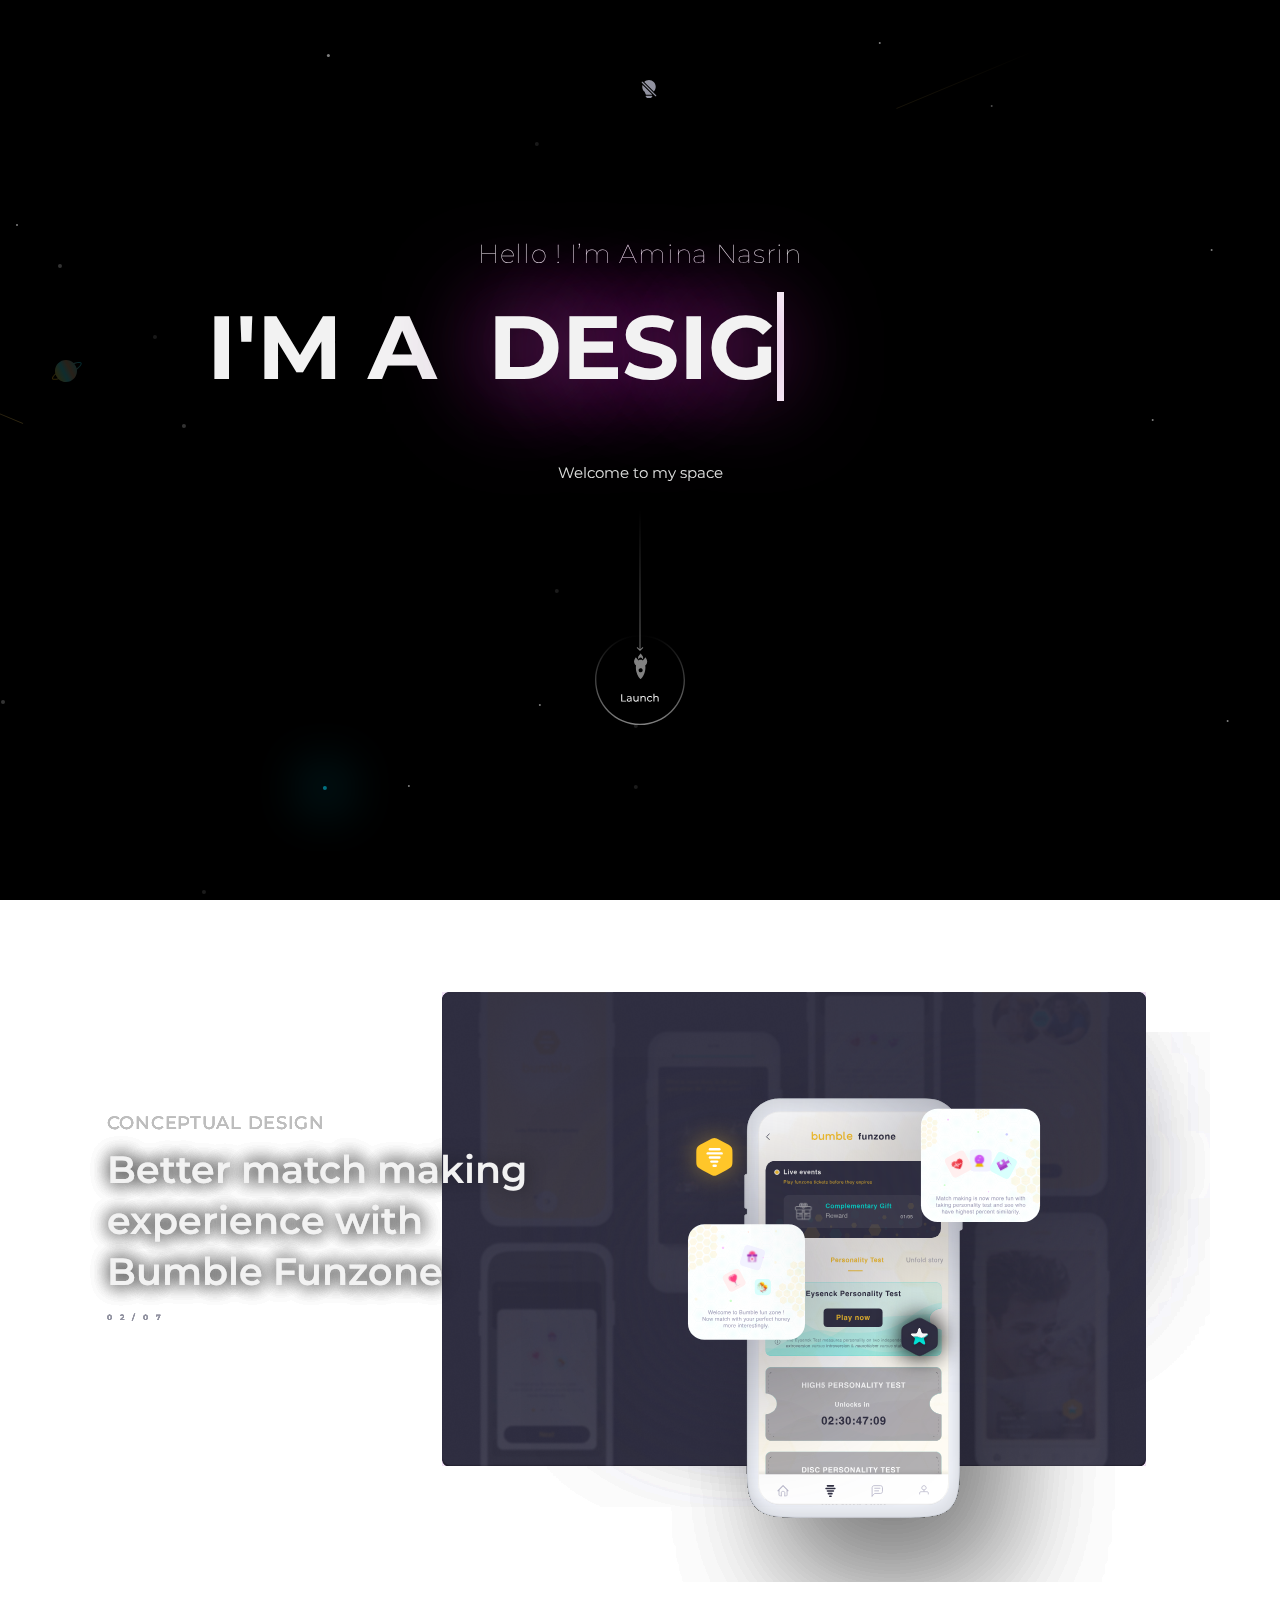
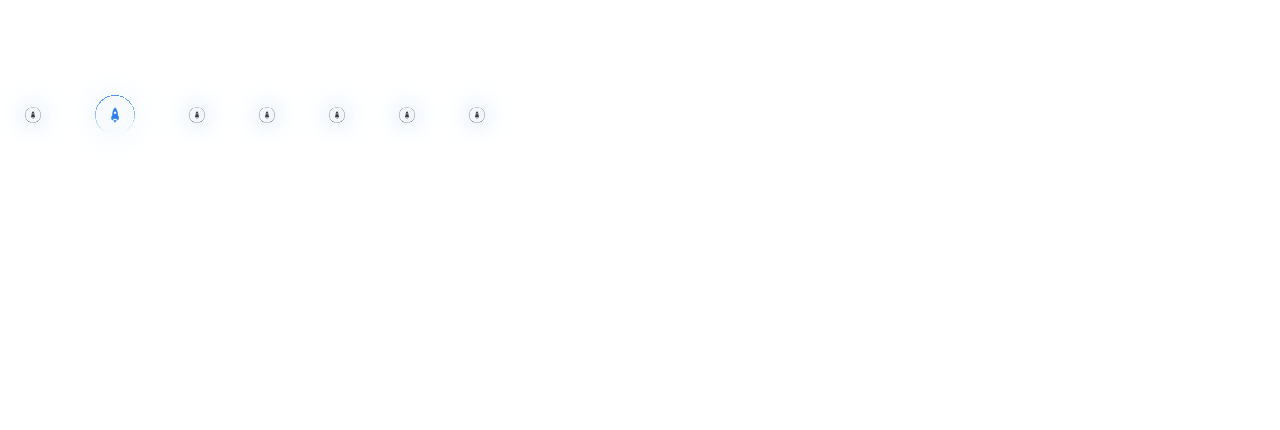
==== design/main.html @ 7f6fc0bc "first commit" ====
<!DOCTYPE html>
<html lang="en">
<head>
    <meta charset="UTF-8">
    <meta http-equiv="X-UA-Compatible" content="IE=edge">
    <meta name="viewport" content="width=device-width, initial-scale=1.0">
    <title>Amina Nasrin</title>

    <!-- STYLES -->
    <link rel="stylesheet" href="/styles/style-main.css">
    <link rel="stylesheet" href="/styles/style-background.css">
    <link rel="stylesheet" href="/styles/style-scroll.css">
    <link rel="stylesheet" href="/styles/style-mobile-base.css">
    <link rel="stylesheet" href="/styles/style-tablet-base.css">
    <link rel="stylesheet" href="/styles/style-nav-bar.css">
    <link rel="stylesheet" href="/styles/style-project.css">
</head>
<body>
    <div id="background">
        <img src="/images/Background/Saturn.svg" alt="Saturn" id="saturn">
        <img src="/images/Background/Meteor1.svg" alt="Meteor1" id="meteor1">
        <img src="/images/Background/Meteor2.svg" alt="Meteor2" id="meteor2">
        <img src="/images/Background/Shooting star.svg" alt="Shooting Star" id="shooting-star">
        <img src="/images/Background/Dots.svg" alt="Stars" id="stars">
    </div>
    <div class="container-fluid">
        <div class="page">
            <div class="row"><div class="col-sm-12 negative-space">hide</div></div>
            <div class="row"><div class="col-sm-12 negative-space">hide</div></div>
            <div class="row"><div class="col-sm-12 negative-space">hide</div></div>
            <div class="row mob-hide"><div class="col-sm-12 negative-space">hide</div></div>

            <div class="row">
                <div class="col-sm-5 negative-space bulb">hide</div>
                <div class="col-sm-2 bulb">
                    <center>
                        <img src="/images/Main Page/Bulb/bulb-off.svg" alt="Bulb" id="bulb-off">
                        <img src="/images/Main Page/Bulb/bulb-on.svg" alt="Bulb" id="bulb-on">
                    </center>
                </div>
                <div class="col-sm-5 negative-space bulb">hide</div>
            </div>

            <div class="row"><div class="col-sm-12 negative-space">hide</div></div>
            <div class="row"><div class="col-sm-12 negative-space">hide</div></div>
            <div class="row"><div class="col-sm-12 negative-space">hide</div></div>
            <div class="row"><div class="col-sm-12 negative-space">hide</div></div>
            <div class="row"><div class="col-sm-12 negative-space">hide</div></div>
            <div class="row"><div class="col-sm-12 negative-space">hide</div></div>


            <div class="row tab-show"><div class="col-sm-12 negative-space">hide</div></div>
            <div class="row tab-show"><div class="col-sm-12 negative-space">hide</div></div>
            <div class="row tab-show"><div class="col-sm-12 negative-space">hide</div></div>
            <div class="row tab-show"><div class="col-sm-12 negative-space">hide</div></div>

            <div class="row">
                <div class="col-sm-12">
                    <h3 id="introduction">Hello ! I’m Amina Nasrin</h3>
                </div>
            </div>

            <div class="row mob-hide"> <div class="col-sm-12 negative-space">hide</div></div>
            <div class="row">
                <div class="col-sm-12">
                    <h1 id="about" class="typewrite-container">I'M A<a href="#" style="visibility: hidden;">.</a><span id="designer">
                        <a href="" class="typewrite" data-period="2000" data-type='[ " DESIGNER", " THINKER", " CREATOR" ]'>
                            <span class="wrap"></span>
                        </a>
                    </span></h1>
                </div>
            </div>

            <div class="row"><div class="col-sm-12 negative-space">hide</div></div>
            <div class="row"><div class="col-sm-12 negative-space">hide</div></div>
            <div class="row"><div class="col-sm-12 negative-space">hide</div></div>
            

            <div class="row tab-show"><div class="col-sm-12 negative-space">hide</div></div>
            <div class="row tab-show"><div class="col-sm-12 negative-space">hide</div></div>
            <div class="row tab-show"><div class="col-sm-12 negative-space">hide</div></div>
            <div class="row tab-show"><div class="col-sm-12 negative-space">hide</div></div>
            <div class="row tab-show"><div class="col-sm-12 negative-space">hide</div></div>
            <div class="row tab-show"><div class="col-sm-12 negative-space">hide</div></div>

            <div class="row">
                <div class="col-sm-12">
                    <h6 id="welcome">Welcome to my space</h6>
                </div>
            </div>

            <div class="row">
                <div class="col-sm-12 negative-space">hide</div>
            </div>

            <div class="row">
                <div class="col-sm-12">
                    <div class="launcher">
                        <img src="/images/Main Page/Scroll.svg" alt="Scroll" id="scroll-group" class="scroll">
                        <img src="/images/Main Page/Rocket.svg" alt="Rocket" id="rocket" class="scroll">
                    </div>
                </div>
            </div>
        </div>
        
        <div class="page">
            <div class="row"><div class="col-sm-12 negative-space">hide</div></div>
            <div class="row"><div class="col-sm-12 negative-space">hide</div></div>
            
            <div class="row">
                <div class="col-sm-3" id="nav-bar">
                    <img src="/images/Profile Picture/profile pic.png" alt="profile picture" id="profile-pic">
                    <p><span id="name">Amina Nasrin</span><br> <span id="designation">USER EXPERIENCE DESIGNER</span></p>
                </div>
            </div>
            <div class="projects-container">

                <div class="projects">

                    <!-- PROJECT 1 -->
                    <div class="row project-card" style="--i:1;">
                         
                        
                            <div class="col-sm-1 negative-space">hide</div>
                            
                            <div class="col-sm-3">
                                <div class="row"><div class="col-sm-12 negative-space">hide</div></div>
                                <div class="row"><div class="col-sm-12 negative-space">hide</div></div>
                                <div class="row"><div class="col-sm-12 negative-space">hide</div></div>
                                <div class="row"><div class="col-sm-12 negative-space">hide</div></div>
                                <div class="row"><div class="col-sm-12 negative-space">hide</div></div>
                            
                            
                                <div class="row"><div class="col-sm-12 negative-space">hide</div></div>

                                <div class="row">
                                    <p id="conceptual-design">CONCEPTUAL DESIGN</p>
                                </div>
                                <div class="row">
                                    <p id="desc-bumble">Better match making <br>experience with <br>Bumble Funzone</p>
                                </div>
                                <div class="row">
                                    <p id="page-count"><span>02</span>/<span>07</span></p>
                                </div>
                                <div class="row"><div class="col-sm-12 negative-space">hide</div></div>
                            </div>
                            <div class="col-sm-7">
                                <div class="col-sm-13">
                                    <div id="bumble-pics">
                                        <img src="/images/Project Page/base2.png" alt="base" id="bumble-base">
                                        <div class="col-sm-3"></div>
                                        <div class="col-sm-6">
                                            <img src="/images/Project Page/Mobile.svg" alt="base" id="bumble-mobile">
                                            <img src="/images/Project Page/Pic 1.svg" alt="pic1" id="bumble-pic1">
                                            <img src="/images/Project Page/Pic 2.svg" alt="pic2" id="bumble-pic2">
                                            <img src="/images/Project Page/Pic 3.svg" alt="pic3" id="bumble-pic3">
                                            <img src="/images/Project Page/Pic 4.svg" alt="pic4" id="bumble-pic4">
                                        </div>
                                        <div class="col-sm-3"></div>
                                    </div>
                                </div>
                            </div>
                            <div class="col-sm-1 negative-space">hide</div>
                        </div>
                    </div>
                
                    <!--project 2-->
                    <div class="row project-card project2" style="--i:2;">
                        
                        <div class="col-sm-1 negative-space">hide</div>
                        
                        <div class="col-sm-3">
                            <div class="row"><div class="col-sm-12 negative-space">hide</div></div>
                            <div class="row"><div class="col-sm-12 negative-space">hide</div></div>
                            <div class="row"><div class="col-sm-12 negative-space">hide</div></div>
                            <div class="row"><div class="col-sm-12 negative-space">hide</div></div>
                            <div class="row"><div class="col-sm-12 negative-space">hide</div></div>
                        
                        
                            <div class="row"><div class="col-sm-12 negative-space">hide</div></div>

                            <div class="row">
                                <p id="conceptual-design">CONCEPTUAL DESIGN</p>
                            </div>
                            <div class="row">
                                <p id="desc-bumble">Better match making <br>experience with <br>Bumble Funzone</p>
                            </div>
                            <div class="row">
                                <p id="page-count"><span>02</span>/<span>07</span></p>
                            </div>
                            <div class="row"><div class="col-sm-12 negative-space">hide</div></div>
                        </div>
                        <div class="col-sm-7">
                            <div class="col-sm-13">
                                <div id="bumble-pics">
                                    <img src="/images/Project Page/base2.png" alt="base" id="bumble-base">
                                    <div class="col-sm-3"></div>
                                    <div class="col-sm-6">
                                        <img src="/images/Project Page/Mobile.svg" alt="base" id="bumble-mobile">
                                        <img src="/images/Project Page/Pic 1.svg" alt="pic1" id="bumble-pic1">
                                        <img src="/images/Project Page/Pic 2.svg" alt="pic2" id="bumble-pic2">
                                        <img src="/images/Project Page/Pic 3.svg" alt="pic3" id="bumble-pic3">
                                        <img src="/images/Project Page/Pic 4.svg" alt="pic4" id="bumble-pic4">
                                    </div>
                                    <div class="col-sm-3"></div>
                                </div>
                            </div>
                        </div>
                        <div class="col-sm-1 negative-space">hide</div>
                    </div>
                </div>   

                <!-- PROJECT 3 -->
                <div class="row project-card project1" style="--i:3;">
                    
                    <div class="col-sm-1 negative-space">hide</div>
                    
                    <div class="col-sm-3">
                        <div class="row"><div class="col-sm-12 negative-space">hide</div></div>
                        <div class="row"><div class="col-sm-12 negative-space">hide</div></div>
                        <div class="row"><div class="col-sm-12 negative-space">hide</div></div>
                        <div class="row"><div class="col-sm-12 negative-space">hide</div></div>
                        <div class="row"><div class="col-sm-12 negative-space">hide</div></div>
                    
                    
                        <div class="row"><div class="col-sm-12 negative-space">hide</div></div>

                        <div class="row">
                            <p id="conceptual-design">CONCEPTUAL DESIGN</p>
                        </div>
                        <div class="row">
                            <p id="desc-bumble">Better match making <br>experience with <br>Bumble Funzone</p>
                        </div>
                        <div class="row">
                            <p id="page-count"><span>02</span>/<span>07</span></p>
                        </div>
                        <div class="row"><div class="col-sm-12 negative-space">hide</div></div>
                    </div>
                    <div class="col-sm-7">
                        <div class="col-sm-13">
                            <div id="bumble-pics">
                                <img src="/images/Project Page/base2.png" alt="base" id="bumble-base">
                                <div class="col-sm-3"></div>
                                <div class="col-sm-6">
                                    <img src="/images/Project Page/Mobile.svg" alt="base" id="bumble-mobile">
                                    <img src="/images/Project Page/Pic 1.svg" alt="pic1" id="bumble-pic1">
                                    <img src="/images/Project Page/Pic 2.svg" alt="pic2" id="bumble-pic2">
                                    <img src="/images/Project Page/Pic 3.svg" alt="pic3" id="bumble-pic3">
                                    <img src="/images/Project Page/Pic 4.svg" alt="pic4" id="bumble-pic4">
                                </div>
                                <div class="col-sm-3"></div>
                            </div>
                        </div>
                    </div>
                    <div class="col-sm-1 negative-space">hide</div>
                </div>
            
                <!--project 4-->
                <div class="row project-card project2" style="--i:4;">
                    
                    <div class="col-sm-1 negative-space">hide</div>
                    
                    <div class="col-sm-3">
                        <div class="row"><div class="col-sm-12 negative-space">hide</div></div>
                        <div class="row"><div class="col-sm-12 negative-space">hide</div></div>
                        <div class="row"><div class="col-sm-12 negative-space">hide</div></div>
                        <div class="row"><div class="col-sm-12 negative-space">hide</div></div>
                        <div class="row"><div class="col-sm-12 negative-space">hide</div></div>
                    
                    
                        <div class="row"><div class="col-sm-12 negative-space">hide</div></div>

                        <div class="row">
                            <p id="conceptual-design">CONCEPTUAL DESIGN</p>
                        </div>
                        <div class="row">
                            <p id="desc-bumble">Better match making <br>experience with <br>Bumble Funzone</p>
                        </div>
                        <div class="row">
                            <p id="page-count"><span>02</span>/<span>07</span></p>
                        </div>
                        <div class="row"><div class="col-sm-12 negative-space">hide</div></div>
                    </div>
                    <div class="col-sm-7">
                        <div class="col-sm-13">
                            <div id="bumble-pics">
                                <img src="/images/Project Page/base2.png" alt="base" id="bumble-base">
                                <div class="col-sm-3"></div>
                                <div class="col-sm-6">
                                    <img src="/images/Project Page/Mobile.svg" alt="base" id="bumble-mobile">
                                    <img src="/images/Project Page/Pic 1.svg" alt="pic1" id="bumble-pic1">
                                    <img src="/images/Project Page/Pic 2.svg" alt="pic2" id="bumble-pic2">
                                    <img src="/images/Project Page/Pic 3.svg" alt="pic3" id="bumble-pic3">
                                    <img src="/images/Project Page/Pic 4.svg" alt="pic4" id="bumble-pic4">
                                </div>
                                <div class="col-sm-3"></div>
                            </div>
                        </div>
                    </div>
                    <div class="col-sm-1 negative-space">hide</div>
                </div>
            </div>    
            </div>
            

            <div class="row"><div class="col-sm-12 negative-space">hide</div></div>
            <div class="row"><div class="col-sm-12 negative-space">hide</div></div>
            <div class="row"><div class="col-sm-12 negative-space">hide</div></div>
            <div class="row"><div class="col-sm-12 negative-space">hide</div></div>
            <div class="row"><div class="col-sm-12 negative-space">hide</div></div>
            <div class="row"><div class="col-sm-12 negative-space">hide</div></div>
            <div class="row"><div class="col-sm-12 negative-space">hide</div></div>
                
                    
            <div class="row">
                <div class="col-sm-7">
                    <img src="/images/Project Page/Nav-small-rocket.svg" alt="rocket" class="nav-rocket">
                    <img src="/images/Project Page/Nav-big-rocket.svg" alt="rocket" class="nav-rocket-curr">
                    <img src="/images/Project Page/Nav-small-rocket.svg" alt="rocket" class="nav-rocket">
                    <img src="/images/Project Page/Nav-small-rocket.svg" alt="rocket" class="nav-rocket">
                    <img src="/images/Project Page/Nav-small-rocket.svg" alt="rocket" class="nav-rocket">
                    <img src="/images/Project Page/Nav-small-rocket.svg" alt="rocket" class="nav-rocket">
                    <img src="/images/Project Page/Nav-small-rocket.svg" alt="rocket" class="nav-rocket">
                </div>
                <div class="col-sm-3 negative-space">hide</div>
                <div class="col-sm-2">
                </div>
            </div>
        </div>
    </div>
</body>
</html>
<!-- SCRIPTS -->
<script src="/scripts/meteor.js"></script>
<script src="/scripts/typewrite-effect.js"></script>
<script src="/scripts/navbar-effect.js"></script>



<!-- BOOTSTRAP -->
<link rel="stylesheet" href="https://maxcdn.bootstrapcdn.com/bootstrap/3.4.1/css/bootstrap.min.css">
<script src="https://ajax.googleapis.com/ajax/libs/jquery/3.5.1/jquery.min.js"></script>
<script src="https://maxcdn.bootstrapcdn.com/bootstrap/3.4.1/js/bootstrap.min.js"></script>

<!-- FONT -->
<link rel="preconnect" href="https://fonts.googleapis.com">
<link rel="preconnect" href="https://fonts.gstatic.com" crossorigin>
<link href="https://fonts.googleapis.com/css2?family=Montserrat:wght@300;600&display=swap" rel="stylesheet">
---- styles/style-main.css ----
*{
    font-family: 'Montserrat';
    padding: 0;
    margin: 0;
    box-sizing: border-box;
    --primary-color : #F2F2F2;
}

body{
    overflow-x: hidden;
}

.one{
    border: 2px solid yellow;
}
.two{
    border: 2px solid pink;
}
.three{
    border: 2px solid green;
}
.four{
    border: 2px solid orchid;
}
.five{
    border: 2px solid teal;
}
.page{
    height: 100vh;
    max-width: 100vw;
    /* border: 2px solid red; */
}

.tab-show{
    display: none;
}

.negative-space{
    visibility: hidden;
}

#bulb-on{
    position: absolute;
    max-width: 1vw;
    left: 51%;
    opacity: 0;
    transition: opacity 0.5s, transform 0.5s;
    transition-timing-function: ease-in-out;
}

#bulb-off{
    position: absolute;
    max-width: 1.4vw;
    z-index: 99;
    opacity: 1;
    transition: opacity 0.5s, transform 0.5s;
    transition-timing-function: ease-in;
}


#bulb-off:hover + #bulb-on{
    opacity: 1;
    transform: translateY(-5px);
}

#bulb-off:hover{
    opacity: 0;
    transform: translateY(-5px);
}

@keyframes bulb-hover{
    from{
        opacity: 0;
    }
    to{
        opacity: 1;
    }
}


#introduction{
    font-style: normal;
    font-weight: 100;
    font-size: 2vw;
    color: var(--primary-color);
    letter-spacing: 0.7px;
    text-align: center;
}


#about{
    font-style: normal;
    font-weight: bolder;
    font-size: 7vw;
    color: var(--primary-color);
    margin-top: 1.5vh;
    left: 15vw;
    display: inline;
}

#welcome{
    font-style: normal;
    font-weight: 400;
    font-size: 1.2vw;
    line-height: 171px;
    color: #E0E0E0;
    line-height: 1vw;
    text-align: center;
    animation: welcomeSpace 2s infinite;
}


@keyframes welcomeSpace{
    50%{
        transform: scale(0.99);
        opacity: 0.7;
    }
}

#introduction, #about, #welcome{
    position: relative;
}

.typewrite, .typewrite:hover{
    text-shadow: 5px 5px 100px #a32c9bde, -5px -5px 100px #a32c9bde;
    color: var(--primary-color);
    text-decoration: none;
}




.scroll{
    max-width: 10vh;
}

.launcher{
    display: flex; justify-content: center;
} 

#rocket{
    position: absolute;
    top: 16vh;
    max-width: 3vh;
    animation: scroll 1s ease-in-out infinite alternate;
}

@keyframes scroll{
    0%{
        top: 16vh;
    }
    100%{
        top: 17vh;
    }
}
---- styles/style-background.css ----
#background{
    background-image: url("/images/Background/Noise/Noise10.svg");
    background-color: black;
    position: fixed;
    top: 0;
    left: 0;
    overflow: hidden;
    width: 100vw;
    height: 100vh;
    z-index: -1;
}

#background img{
    opacity: 0.5;
}

#saturn{
    position: fixed;
    top: 40%;
    left: 4%;
    animation: moveSaturn 4s infinite linear alternate-reverse;
}

#meteor1{
    position: fixed;
    top: 40%;
    left: -10%;
    animation: moveMeteor1 2s infinite;
}

#meteor2{
    position: fixed;
    top: 5%;
    left: 70%;
    animation: moveMeteor2 2s infinite;
}

#stars{
    animation: moveStar 250s infinite linear;
}

#shooting-star{
    position: fixed;
    top: 80vh;
    left: 20vw;
    animation: shootingStar 2s infinite;
}

@keyframes moveStar{
    0%{
        transform: rotate(0deg) translateX(100px);
        transform-origin: center;
    }
    100%{
        transform: rotate(360deg) translateX(100px);
        transform-origin: center;
    }

}

@keyframes moveSaturn{
    0%{
        transform: translate(0px, 0px);
        transform-origin: center;
    }
    100%{
        transform: translate(-20px, 20px);
        transform-origin: center;
    }
}

@keyframes moveMeteor1{
    0%{
        transform: translateX(0) translateY(0);
        transform-origin: center;
    }
    100%{
        transform: translateX(90vw) translateY(90vh);
        transform-origin: center;
    }
}

@keyframes moveMeteor2{
    0%{
        transform: translateX(0) translateY(0);
        transform-origin: center;
    }
    100%{
        transform: translateX(-90vw) translateY(90vh);
        transform-origin: center;
    }
}

@keyframes shootingStar{
    50%{
        transform: scale(1.15);
        opacity: 0.6;
    }
}
---- styles/style-scroll.css ----
/* width */
::-webkit-scrollbar { 
    width: 17px;
  }
  
  /* Track */
  ::-webkit-scrollbar-track {
    background: black;
  }
  
  /* Handle */
  ::-webkit-scrollbar-thumb {
    background: rgb(44, 43, 43);
    border-radius: 40px;
    border: 6px solid black;   
  }
  
  /* Handle on hover */
  ::-webkit-scrollbar-thumb:hover {
    background: #555;
  }
---- styles/style-mobile-base.css ----
@media only screen and (max-width: 600px){
    .bulb{
        display: none;
    }

    #introduction{
        font-size: 2.5vh;
    }

    #about{
        font-size: 6vh;
        left: 3vh;
    }

    #welcome{
        font-size: 2vh;
    }

    .mob-hide{
        display: none;
    }
  }
---- styles/style-tablet-base.css ----
@media only screen and (min-width: 600px) and (max-width: 992px) {
    .bulb{
        display: none;
    }

    #introduction{
        font-size: 3vh;
    }

    #about{
        font-size: 8vh;
        left: 3vh;
    }

    #welcome{
        font-size: 2.5vh;
    }

    .tab-show{
        display: block;
    }

  }
---- styles/style-nav-bar.css ----
#nav-bar{
    visibility: hidden;
    display: flex;
}

.show-nav{
    animation: slide-down 00.8s ease-in-out;
}

@keyframes slide-down{
    from{
        top: -40vh;
    }
    to{
        top: 0vh;
    }
}

#profile-pic{
    width: 2.5vw;
    height: 2.5vw;
    border-radius: 50%;
    margin-left: 4vw;
    display: inline;
    
}


#name{
    font-style: normal;
    font-weight: 500;
    font-size: 1.2vw;
    color: #E0E0E0;
    margin-left: 0.5vw;
}

#designation{
    position: relative;
    top: -8px;
    font-style: normal;
    font-weight: normal;
    font-size: 0.5vw;
    letter-spacing: 0.04em;
    color: #aaabba;
    margin-left: 0.5vw;
}
---- styles/style-project.css ----
#conceptual-design{
    font-family: Montserrat;
    font-style: normal;
    font-weight: 500;
    font-size: 18px;
    line-height: 22px;
    letter-spacing: 0.04em;
    color: #BDBDBD;
}

#desc-bumble{
    width: 40vw;
    font-family: Montserrat;
    font-style: normal;
    font-weight: 600;
    font-size: 3vw;
    line-height: 4vw;
    color: #F2F2F2;
    text-shadow: 1px 0px 19px rgba(0, 0, 0, 0.4);
}


#page-count{
    font-style: normal;
    font-weight: 600;
    font-size: 0.6vw;
    line-height: 20px;
    /* identical to box height */

    letter-spacing: 0.8rem;

    color: #9192A0;
}

#bumble-pics > img{
    position: absolute;
}

#bumble-base{
    max-width: 55vw; 
    z-index: -1; 
}

#bumble-mobile{
    max-height: 60vh;
    position: absolute;
    left: 50px;
    top: 50px;
}


#bumble-pic1{
    position: absolute;
    left: -100px;
    top: 65px;
    max-height: 50vh;
}

#bumble-pic2{
    position: absolute;
    left: 255px;
    top: 300px;
    max-height: 10vh;
}

#bumble-pic3{
    position: absolute;
    left: 130px;
    top: 40px;
    max-height: 40vh;
}

#bumble-pic4{
    position: absolute;
    left: 50px;
    top: 120px;
    max-height: 10vh;
}

 #bumble-pic1, #bumble-pic2, #bumble-pic3, #bumble-pic4{
    animation: move 1.5s ease-in-out infinite alternate;
}

@keyframes move{
    0%{
        transform: translateY(0px);
    }
    100%{
        transform: translateY(4px);
    }
}

.nav-rocket, .nav-rocket-curr{
    position: relative;
    bottom: 30vh;
}

.nav-rocket:hover{
    transform: scale(1.2);
    cursor: pointer;
}

.projects-container{  /*body*/
    /* width: 100vw; */
    /* overflow-x: hidden; */
}

.projects{ /*slider*/
    
    /* position: absolute; */
    
    
}

.project-card{  /*slider span*/
    transform-style: preserve-3d;
    /* animation: rotate 30s linear infinite; */
    transform-origin: center;
    position: absolute;
    width: 100vw;

    height: 80vh;
    /* transform: rotateY(calc(var(--i)* 45deg)) translateZ(350px); */

}

@keyframes rotate{
    0%{
        transform: perspective(1000px) rotateY(0deg);
    }
    100%{
        transform: perspective(1000px) rotateY(360deg);
    }
}
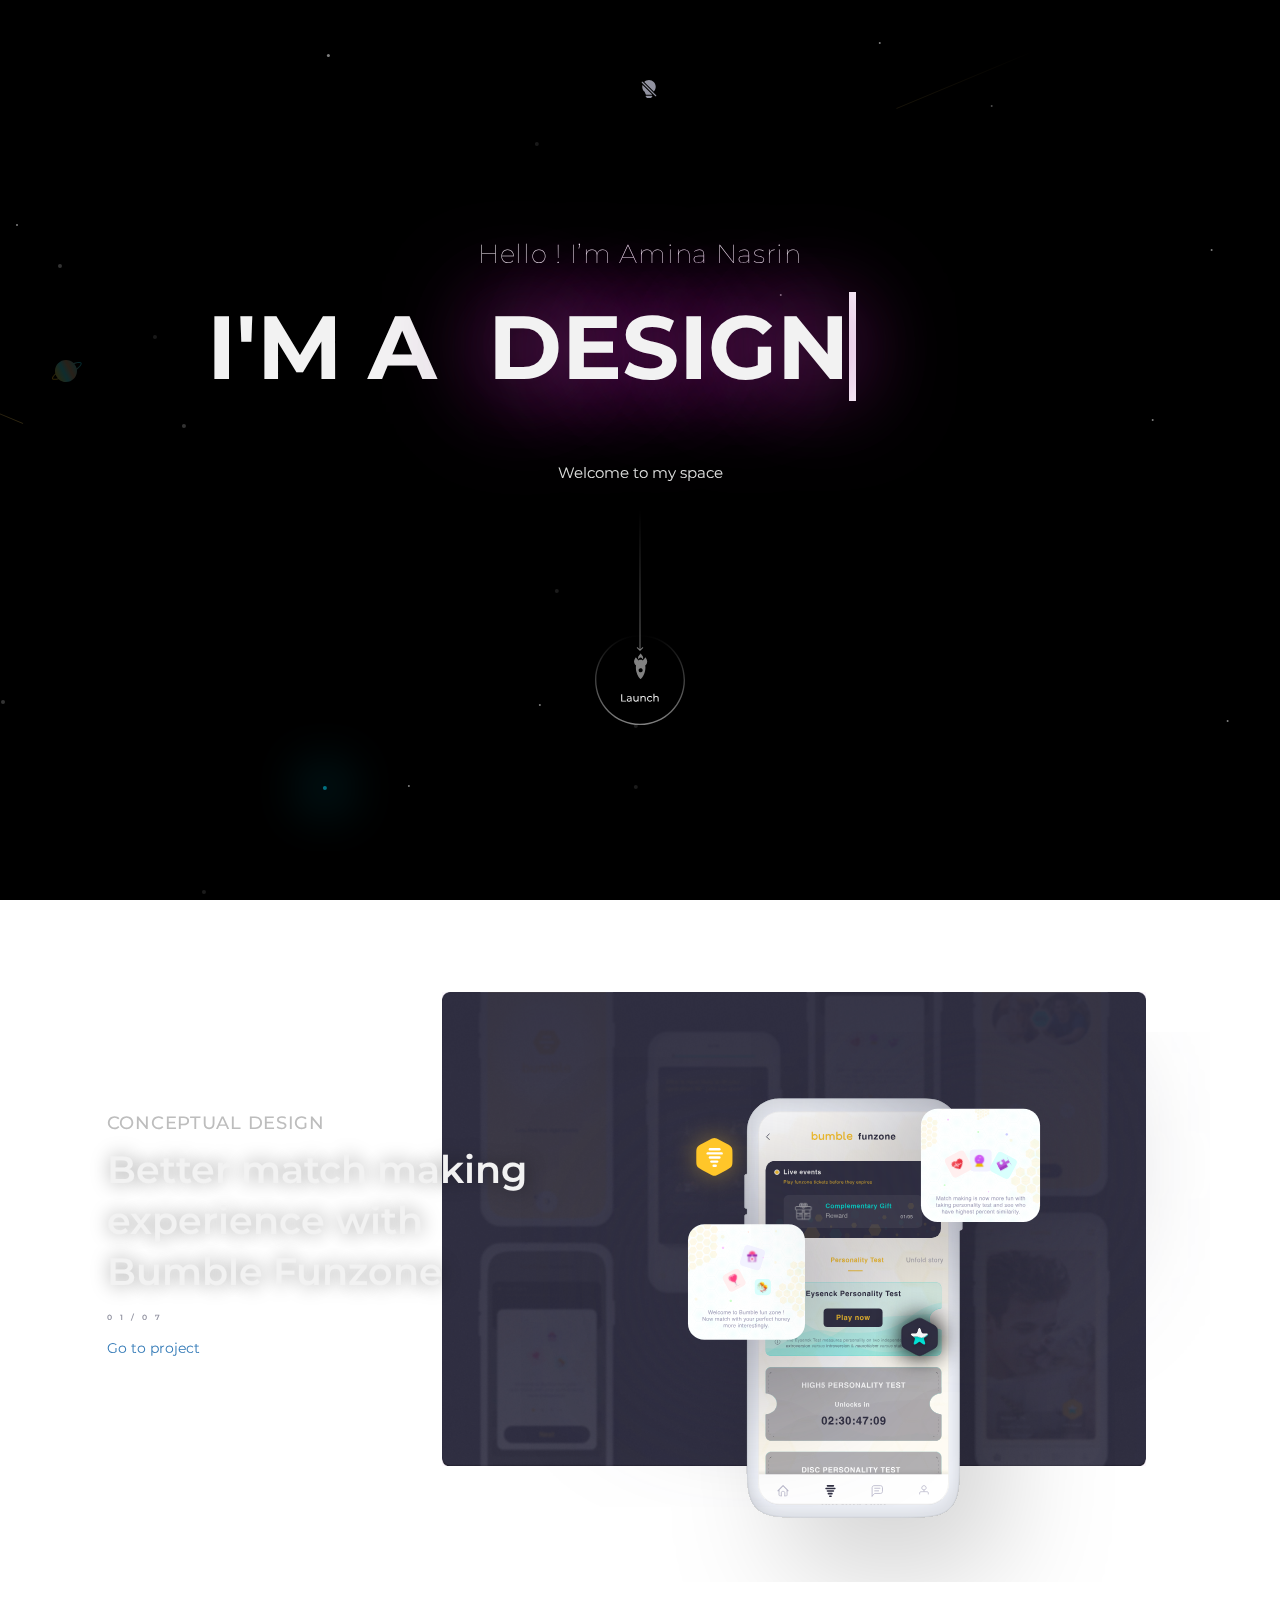
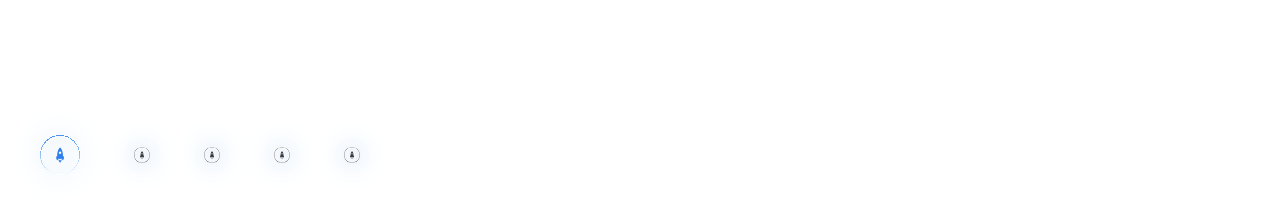
==== commit d8b7fd95: "Project page added" ====
--- a/design/main.html
+++ b/design/main.html
@@ -118,7 +118,7 @@
                 <div class="projects">
 
                     <!-- PROJECT 1 -->
-                    <div class="row project-card" style="--i:1;">
+                    <div class="row project-card">
                          
                         
                             <div class="col-sm-1 negative-space">hide</div>
@@ -134,27 +134,31 @@
                                 <div class="row"><div class="col-sm-12 negative-space">hide</div></div>
 
                                 <div class="row">
-                                    <p id="conceptual-design">CONCEPTUAL DESIGN</p>
-                                </div>
-                                <div class="row">
-                                    <p id="desc-bumble">Better match making <br>experience with <br>Bumble Funzone</p>
-                                </div>
-                                <div class="row">
-                                    <p id="page-count"><span>02</span>/<span>07</span></p>
+                                    <p id="project-name">CONCEPTUAL DESIGN</p>
+                                </div>
+                                <div class="row">
+                                    <p id="project-desc">Better match making <br>experience with <br>Bumble Funzone</p>
+                                </div>
+                                <div class="row">
+                                    <p id="project-no"><span>01</span>/<span>07</span></p>
+                                </div>
+                                <div class="row">
+                                    <a href="/projects/toesith/main.html">Go to project</a>
                                 </div>
                                 <div class="row"><div class="col-sm-12 negative-space">hide</div></div>
                             </div>
                             <div class="col-sm-7">
                                 <div class="col-sm-13">
-                                    <div id="bumble-pics">
-                                        <img src="/images/Project Page/base2.png" alt="base" id="bumble-base">
+                                    <div id="pics">
+                                        <img src="/images/Project Page/Bumble/base2.png" alt="base" id="base-image">
                                         <div class="col-sm-3"></div>
                                         <div class="col-sm-6">
-                                            <img src="/images/Project Page/Mobile.svg" alt="base" id="bumble-mobile">
-                                            <img src="/images/Project Page/Pic 1.svg" alt="pic1" id="bumble-pic1">
-                                            <img src="/images/Project Page/Pic 2.svg" alt="pic2" id="bumble-pic2">
-                                            <img src="/images/Project Page/Pic 3.svg" alt="pic3" id="bumble-pic3">
-                                            <img src="/images/Project Page/Pic 4.svg" alt="pic4" id="bumble-pic4">
+                                            <img src="/images/Project Page/Bumble/Mobile.svg" alt="base" id="background-image">
+                                            <img src="/images/Project Page/Bumble/Pic 1.svg" alt="pic1" id="pic1">
+                                            <img src="/images/Project Page/Bumble/Pic 2.svg" alt="pic2" id="pic2" class="toesmith-pic2">
+                                            <img src="/images/Project Page/Bumble/Pic 3.svg" alt="pic3" id="pic3">
+                                            <img src="/images/Project Page/Bumble/Pic 4.svg" alt="pic4" id="pic4">
+                                            <img src="/images/Project Page/Toesmith/Pic 5.png" alt="pic5" id="pic5">
                                         </div>
                                         <div class="col-sm-3"></div>
                                     </div>
@@ -163,166 +167,22 @@
                             <div class="col-sm-1 negative-space">hide</div>
                         </div>
                     </div>
-                
-                    <!--project 2-->
-                    <div class="row project-card project2" style="--i:2;">
-                        
-                        <div class="col-sm-1 negative-space">hide</div>
-                        
-                        <div class="col-sm-3">
-                            <div class="row"><div class="col-sm-12 negative-space">hide</div></div>
-                            <div class="row"><div class="col-sm-12 negative-space">hide</div></div>
-                            <div class="row"><div class="col-sm-12 negative-space">hide</div></div>
-                            <div class="row"><div class="col-sm-12 negative-space">hide</div></div>
-                            <div class="row"><div class="col-sm-12 negative-space">hide</div></div>
-                        
-                        
-                            <div class="row"><div class="col-sm-12 negative-space">hide</div></div>
-
-                            <div class="row">
-                                <p id="conceptual-design">CONCEPTUAL DESIGN</p>
-                            </div>
-                            <div class="row">
-                                <p id="desc-bumble">Better match making <br>experience with <br>Bumble Funzone</p>
-                            </div>
-                            <div class="row">
-                                <p id="page-count"><span>02</span>/<span>07</span></p>
-                            </div>
-                            <div class="row"><div class="col-sm-12 negative-space">hide</div></div>
-                        </div>
-                        <div class="col-sm-7">
-                            <div class="col-sm-13">
-                                <div id="bumble-pics">
-                                    <img src="/images/Project Page/base2.png" alt="base" id="bumble-base">
-                                    <div class="col-sm-3"></div>
-                                    <div class="col-sm-6">
-                                        <img src="/images/Project Page/Mobile.svg" alt="base" id="bumble-mobile">
-                                        <img src="/images/Project Page/Pic 1.svg" alt="pic1" id="bumble-pic1">
-                                        <img src="/images/Project Page/Pic 2.svg" alt="pic2" id="bumble-pic2">
-                                        <img src="/images/Project Page/Pic 3.svg" alt="pic3" id="bumble-pic3">
-                                        <img src="/images/Project Page/Pic 4.svg" alt="pic4" id="bumble-pic4">
-                                    </div>
-                                    <div class="col-sm-3"></div>
-                                </div>
-                            </div>
-                        </div>
-                        <div class="col-sm-1 negative-space">hide</div>
-                    </div>
+                    
                 </div>   
-
-                <!-- PROJECT 3 -->
-                <div class="row project-card project1" style="--i:3;">
+            </div>
                     
-                    <div class="col-sm-1 negative-space">hide</div>
-                    
-                    <div class="col-sm-3">
-                        <div class="row"><div class="col-sm-12 negative-space">hide</div></div>
-                        <div class="row"><div class="col-sm-12 negative-space">hide</div></div>
-                        <div class="row"><div class="col-sm-12 negative-space">hide</div></div>
-                        <div class="row"><div class="col-sm-12 negative-space">hide</div></div>
-                        <div class="row"><div class="col-sm-12 negative-space">hide</div></div>
-                    
-                    
-                        <div class="row"><div class="col-sm-12 negative-space">hide</div></div>
-
-                        <div class="row">
-                            <p id="conceptual-design">CONCEPTUAL DESIGN</p>
-                        </div>
-                        <div class="row">
-                            <p id="desc-bumble">Better match making <br>experience with <br>Bumble Funzone</p>
-                        </div>
-                        <div class="row">
-                            <p id="page-count"><span>02</span>/<span>07</span></p>
-                        </div>
-                        <div class="row"><div class="col-sm-12 negative-space">hide</div></div>
-                    </div>
-                    <div class="col-sm-7">
-                        <div class="col-sm-13">
-                            <div id="bumble-pics">
-                                <img src="/images/Project Page/base2.png" alt="base" id="bumble-base">
-                                <div class="col-sm-3"></div>
-                                <div class="col-sm-6">
-                                    <img src="/images/Project Page/Mobile.svg" alt="base" id="bumble-mobile">
-                                    <img src="/images/Project Page/Pic 1.svg" alt="pic1" id="bumble-pic1">
-                                    <img src="/images/Project Page/Pic 2.svg" alt="pic2" id="bumble-pic2">
-                                    <img src="/images/Project Page/Pic 3.svg" alt="pic3" id="bumble-pic3">
-                                    <img src="/images/Project Page/Pic 4.svg" alt="pic4" id="bumble-pic4">
-                                </div>
-                                <div class="col-sm-3"></div>
-                            </div>
-                        </div>
-                    </div>
-                    <div class="col-sm-1 negative-space">hide</div>
-                </div>
-            
-                <!--project 4-->
-                <div class="row project-card project2" style="--i:4;">
-                    
-                    <div class="col-sm-1 negative-space">hide</div>
-                    
-                    <div class="col-sm-3">
-                        <div class="row"><div class="col-sm-12 negative-space">hide</div></div>
-                        <div class="row"><div class="col-sm-12 negative-space">hide</div></div>
-                        <div class="row"><div class="col-sm-12 negative-space">hide</div></div>
-                        <div class="row"><div class="col-sm-12 negative-space">hide</div></div>
-                        <div class="row"><div class="col-sm-12 negative-space">hide</div></div>
-                    
-                    
-                        <div class="row"><div class="col-sm-12 negative-space">hide</div></div>
-
-                        <div class="row">
-                            <p id="conceptual-design">CONCEPTUAL DESIGN</p>
-                        </div>
-                        <div class="row">
-                            <p id="desc-bumble">Better match making <br>experience with <br>Bumble Funzone</p>
-                        </div>
-                        <div class="row">
-                            <p id="page-count"><span>02</span>/<span>07</span></p>
-                        </div>
-                        <div class="row"><div class="col-sm-12 negative-space">hide</div></div>
-                    </div>
-                    <div class="col-sm-7">
-                        <div class="col-sm-13">
-                            <div id="bumble-pics">
-                                <img src="/images/Project Page/base2.png" alt="base" id="bumble-base">
-                                <div class="col-sm-3"></div>
-                                <div class="col-sm-6">
-                                    <img src="/images/Project Page/Mobile.svg" alt="base" id="bumble-mobile">
-                                    <img src="/images/Project Page/Pic 1.svg" alt="pic1" id="bumble-pic1">
-                                    <img src="/images/Project Page/Pic 2.svg" alt="pic2" id="bumble-pic2">
-                                    <img src="/images/Project Page/Pic 3.svg" alt="pic3" id="bumble-pic3">
-                                    <img src="/images/Project Page/Pic 4.svg" alt="pic4" id="bumble-pic4">
-                                </div>
-                                <div class="col-sm-3"></div>
-                            </div>
-                        </div>
-                    </div>
-                    <div class="col-sm-1 negative-space">hide</div>
-                </div>
-            </div>    
-            </div>
-            
-
-            <div class="row"><div class="col-sm-12 negative-space">hide</div></div>
-            <div class="row"><div class="col-sm-12 negative-space">hide</div></div>
-            <div class="row"><div class="col-sm-12 negative-space">hide</div></div>
-            <div class="row"><div class="col-sm-12 negative-space">hide</div></div>
-            <div class="row"><div class="col-sm-12 negative-space">hide</div></div>
-            <div class="row"><div class="col-sm-12 negative-space">hide</div></div>
-            <div class="row"><div class="col-sm-12 negative-space">hide</div></div>
-                
-                    
             <div class="row">
                 <div class="col-sm-7">
-                    <img src="/images/Project Page/Nav-small-rocket.svg" alt="rocket" class="nav-rocket">
-                    <img src="/images/Project Page/Nav-big-rocket.svg" alt="rocket" class="nav-rocket-curr">
-                    <img src="/images/Project Page/Nav-small-rocket.svg" alt="rocket" class="nav-rocket">
-                    <img src="/images/Project Page/Nav-small-rocket.svg" alt="rocket" class="nav-rocket">
-                    <img src="/images/Project Page/Nav-small-rocket.svg" alt="rocket" class="nav-rocket">
-                    <img src="/images/Project Page/Nav-small-rocket.svg" alt="rocket" class="nav-rocket">
-                    <img src="/images/Project Page/Nav-small-rocket.svg" alt="rocket" class="nav-rocket">
-                </div>
-                <div class="col-sm-3 negative-space">hide</div>
+                    <img src="/images/Project Page/Nav-big-rocket.svg" alt="rocket" class="nav-rocket-curr" id="p1" onclick="changeProject('p1', 'CONCEPTUAL DESIGN', 'Newton classroom', '<span>01</span>/<span>07</span>', '/images/Project Page/Bumble/base2.png', '/images/Project Page/Bumble/Mobile.svg', '/images/Project Page/Bumble/Pic 1.svg', '/images/Project Page/Bumble/Pic 2.svg', '/images/Project Page/Bumble/Pic 3.svg', '/images/Project Page/Bumble/Pic 4.svg')">
+                    <img src="/images/Project Page/Nav-small-rocket.svg" alt="rocket" class="nav-rocket" id="p2" onclick="changeProject('p2', 'CONCEPTUAL DESIGN', 'Mindlofe', '<span>02</span>/<span>07</span>', '/images/Project Page/base2.png', '/images/Project Page/Mobile.svg', '/images/Project Page/Pic 2.svg', '/images/Project Page/Pic 4.svg', '/images/Project Page/Pic 3.svg', '/images/Project Page/Pic 1.svg')">
+                    <img src="/images/Project Page/Nav-small-rocket.svg" alt="rocket" class="nav-rocket" id="p3" onclick="changeProject('p3', 'CONCEPTUAL DESIGN', 'An advanced learning <br>experience with <br>Udemy learner board', '<span>03</span>/<span>07</span>,', '/images/Project Page/base2.png', '/images/Project Page/Udemy/Udemy background image.png', '/images/Project Page/Pic 1.svg', '/images/Project Page/Pic 2.svg', '/images/Project Page/Pic 3.svg', '/images/Project Page/Pic 4.svg')">
+                    <img src="/images/Project Page/Nav-small-rocket.svg" alt="rocket" class="nav-rocket" id="p4" onclick="changeProject('p4', 'CONCEPTUAL DESIGN', 'Enlivening the <br>customized shopping <br>experience of Toesmith', '<span>04</span>/<span>07</span>,', '/images/Project Page/Toesmith/Toesmith base.png', '/images/Project Page/Toesmith/Mobile.png', '/images/Project Page/Toesmith/Pic 1.png', '/images/Project Page/Toesmith/Pic 4.png', '/images/Project Page/Toesmith/Pic 3.png', '/images/Project Page/Toesmith/Pic 2.png')">
+                    <img src="/images/Project Page/Nav-small-rocket.svg" alt="rocket" class="nav-rocket" id="p5" onclick="changeProject('p5', 'CONCEPTUAL DESIGN', 'Better match making <br>experience with <br>Bumble Funzone', '<span>05</span>/<span>07</span>,', '/images/Project Page/Bumble/base2.png', '/images/Project Page/Bumble/Mobile.svg', '/images/Project Page/Bumble/Pic 1.svg', '/images/Project Page/Bumble/Pic 2.svg', '/images/Project Page/Bumble/Pic 3.svg', '/images/Project Page/Bumble/Pic 4.svg')">
+                    <!-- <img src="/images/Project Page/Nav-small-rocket.svg" alt="rocket" class="nav-rocket" id="p6" onclick="changeProject('p6', 'THETA DESIGN', 'Not so better match making <br>experience with <br>Bumble Funzone', '<span>06</span>/<span>07</span>')">
+                    <img src="/images/Project Page/Nav-small-rocket.svg" alt="rocket" class="nav-rocket" id="p7" onclick="changeProject('p7', 'HOLA DESIGN', 'Not so better match making <br>experience with <br> Funzone', '<span>07</span>/<span>07</span>')"> -->
+
+                </div>
+                <!-- <div class="col-sm-3 negative-space">hide</div> -->
                 <div class="col-sm-2">
                 </div>
             </div>
@@ -334,6 +194,7 @@
 <script src="/scripts/meteor.js"></script>
 <script src="/scripts/typewrite-effect.js"></script>
 <script src="/scripts/navbar-effect.js"></script>
+<script src="/scripts/projectToggle.js"></script>
 
 
 
--- a/styles/style-project.css
+++ b/styles/style-project.css
@@ -1,4 +1,4 @@
-#conceptual-design{
+#project-name{
     font-family: Montserrat;
     font-style: normal;
     font-weight: 500;
@@ -8,7 +8,7 @@
     color: #BDBDBD;
 }
 
-#desc-bumble{
+#project-desc{
     width: 40vw;
     font-family: Montserrat;
     font-style: normal;
@@ -19,8 +19,12 @@
     text-shadow: 1px 0px 19px rgba(0, 0, 0, 0.4);
 }
 
+.container-fluid{
+    height: 200vh;
+    overflow: hidden;
+}
 
-#page-count{
+#project-no{
     font-style: normal;
     font-weight: 600;
     font-size: 0.6vw;
@@ -32,16 +36,16 @@
     color: #9192A0;
 }
 
-#bumble-pics > img{
+#pics > img{
     position: absolute;
 }
 
-#bumble-base{
+#base-image{
     max-width: 55vw; 
     z-index: -1; 
 }
 
-#bumble-mobile{
+#background-image{
     max-height: 60vh;
     position: absolute;
     left: 50px;
@@ -49,35 +53,43 @@
 }
 
 
-#bumble-pic1{
+#pic1{
     position: absolute;
     left: -100px;
     top: 65px;
     max-height: 50vh;
 }
 
-#bumble-pic2{
+#pic2{
     position: absolute;
     left: 255px;
     top: 300px;
     max-height: 10vh;
 }
 
-#bumble-pic3{
+#pic3{
     position: absolute;
     left: 130px;
     top: 40px;
     max-height: 40vh;
 }
 
-#bumble-pic4{
+#pic4{
     position: absolute;
     left: 50px;
     top: 120px;
     max-height: 10vh;
 }
 
- #bumble-pic1, #bumble-pic2, #bumble-pic3, #bumble-pic4{
+#pic5{
+    position: absolute;
+    right: 30px;
+    top: 140px;
+    max-height: 10vh;
+    visibility: hidden;
+}
+
+ #pic1, #pic2, #pic3, #pic4, #pic5{
     animation: move 1.5s ease-in-out infinite alternate;
 }
 
@@ -92,7 +104,7 @@
 
 .nav-rocket, .nav-rocket-curr{
     position: relative;
-    bottom: 30vh;
+    bottom: 10vh;
 }
 
 .nav-rocket:hover{
@@ -100,7 +112,9 @@
     cursor: pointer;
 }
 
-.projects-container{  /*body*/
+.projects-container{ 
+    
+     /*body*/
     /* width: 100vw; */
     /* overflow-x: hidden; */
 }
